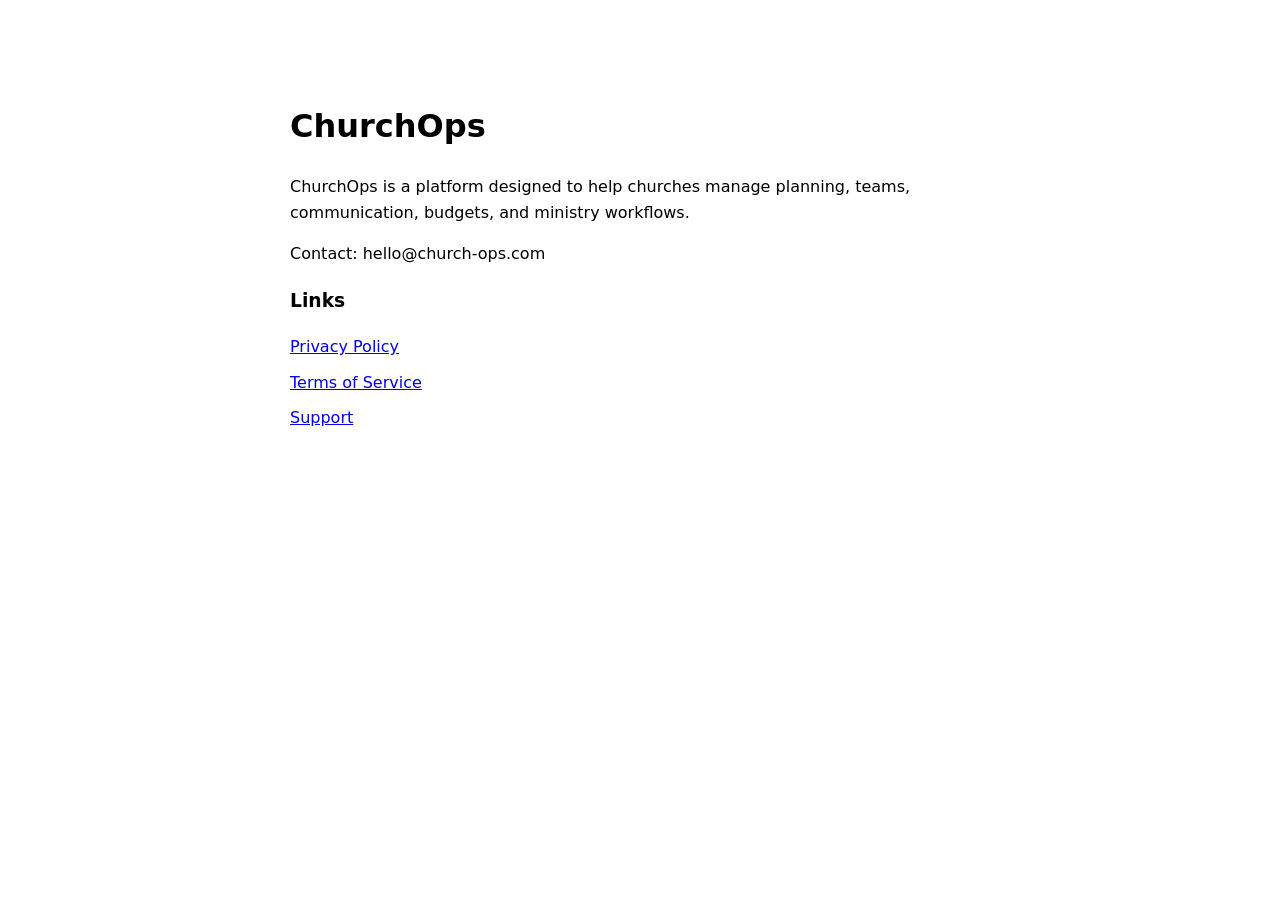
==== index.html @ 9b19b394 "Create index.html" ====
<!DOCTYPE html>
<html>
<head>
<title>ChurchOps</title>
<meta name="viewport" content="width=device-width, initial-scale=1">

<style>
body {
font-family: -apple-system, system-ui;
max-width: 700px;
margin: 60px auto;
line-height: 1.6;
padding: 20px;
}

h1 {
font-size: 32px;
}

a {
display:block;
margin-top:10px;
}
</style>

</head>

<body>

<h1>ChurchOps</h1>

<p>
ChurchOps is a platform designed to help churches manage planning,
teams, communication, budgets, and ministry workflows.
</p>

<p>Contact: hello@church-ops.com</p>

<h3>Links</h3>

<a href="/privacy.html">Privacy Policy</a>
<a href="/terms.html">Terms of Service</a>
<a href="/support.html">Support</a>

</body>
</html>
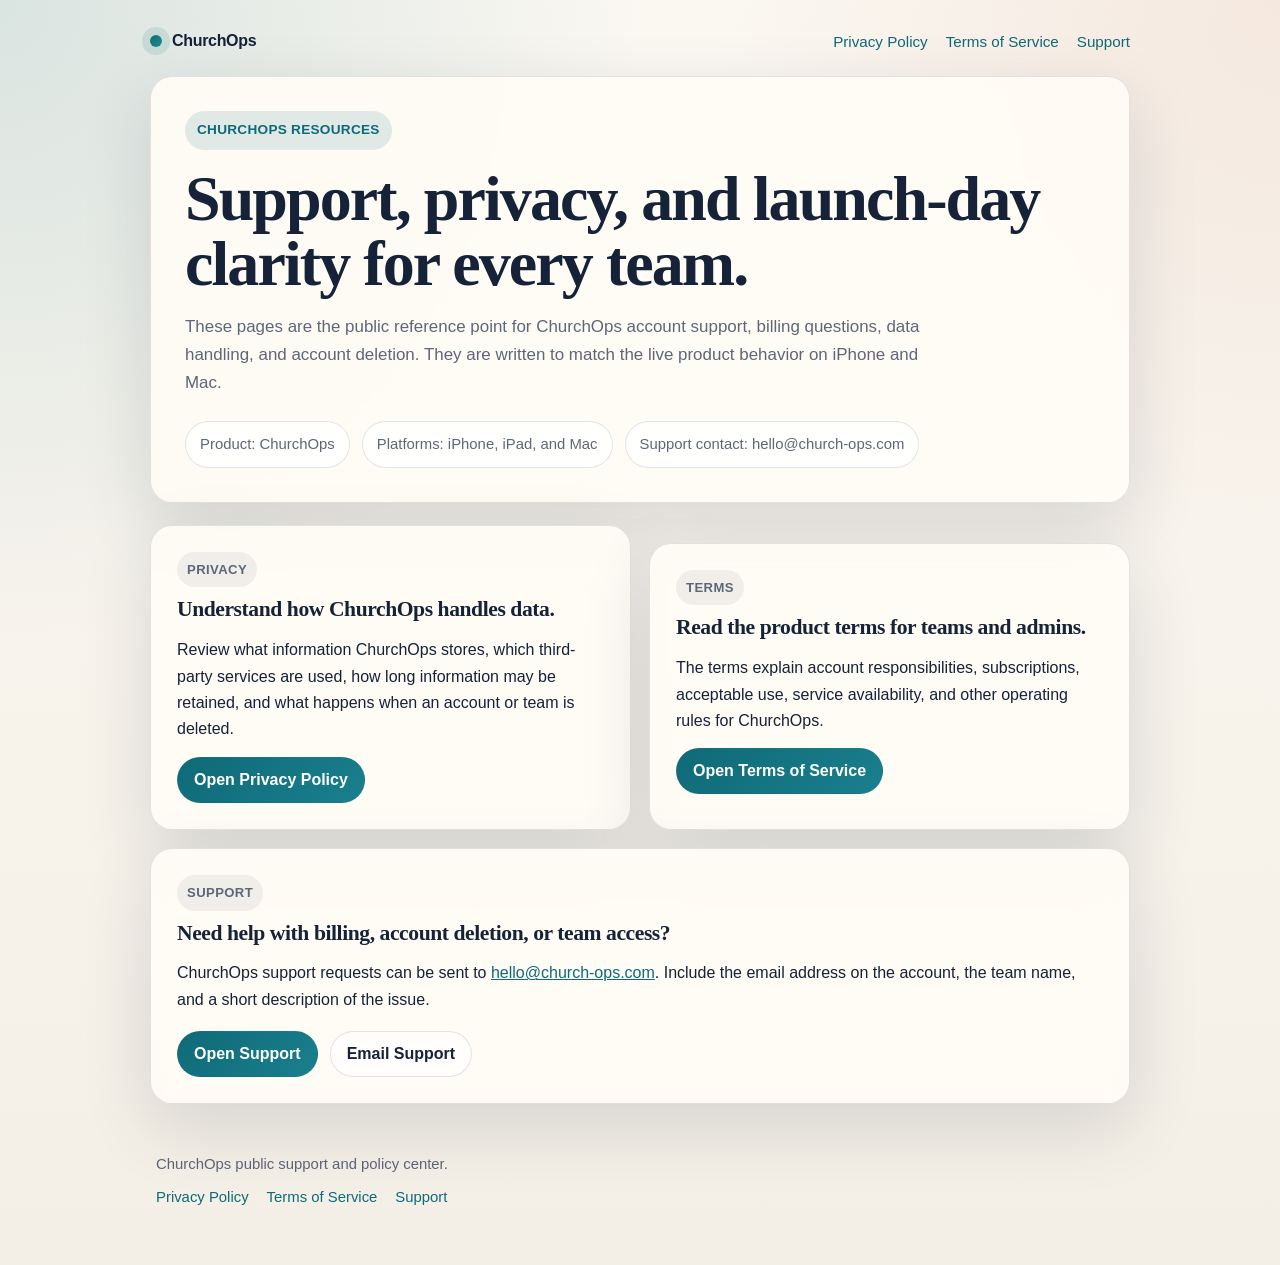
==== commit 196ac04a: "Restore public ChurchOps pages and forms" ====
--- a/index.html
+++ b/index.html
@@ -1,46 +1,84 @@
 <!DOCTYPE html>
-<html>
+<html lang="en">
 <head>
-<title>ChurchOps</title>
-<meta name="viewport" content="width=device-width, initial-scale=1">
+  <meta charset="utf-8">
+  <meta name="viewport" content="width=device-width, initial-scale=1">
+  <title>ChurchOps | Support and Policies</title>
+  <meta name="description" content="ChurchOps support, privacy, and terms resources for iPhone and Mac users.">
+  <link rel="stylesheet" href="/styles.css">
+</head>
+<body>
+  <div class="page-shell">
+    <div class="topbar">
+      <a class="brand" href="/">
+        <span class="brand-mark"></span>
+        <span>ChurchOps</span>
+      </a>
+      <div class="top-links">
+        <a href="/privacy.html">Privacy Policy</a>
+        <a href="/terms.html">Terms of Service</a>
+        <a href="/support.html">Support</a>
+      </div>
+    </div>
 
-<style>
-body {
-font-family: -apple-system, system-ui;
-max-width: 700px;
-margin: 60px auto;
-line-height: 1.6;
-padding: 20px;
-}
+    <section class="hero">
+      <div class="eyebrow">ChurchOps Resources</div>
+      <h1>Support, privacy, and launch-day clarity for every team.</h1>
+      <p class="lead">
+        These pages are the public reference point for ChurchOps account support, billing questions,
+        data handling, and account deletion. They are written to match the live product behavior on
+        iPhone and Mac.
+      </p>
+      <div class="hero-meta">
+        <div class="meta-chip">Product: ChurchOps</div>
+        <div class="meta-chip">Platforms: iPhone, iPad, and Mac</div>
+        <div class="meta-chip">Support contact: hello@church-ops.com</div>
+      </div>
+    </section>
 
-h1 {
-font-size: 32px;
-}
+    <div class="two-up">
+      <article class="content-card">
+        <div class="section-label">Privacy</div>
+        <h2>Understand how ChurchOps handles data.</h2>
+        <p>
+          Review what information ChurchOps stores, which third-party services are used, how long
+          information may be retained, and what happens when an account or team is deleted.
+        </p>
+        <p><a class="button-link primary" href="/privacy.html">Open Privacy Policy</a></p>
+      </article>
 
-a {
-display:block;
-margin-top:10px;
-}
-</style>
+      <article class="content-card">
+        <div class="section-label">Terms</div>
+        <h2>Read the product terms for teams and admins.</h2>
+        <p>
+          The terms explain account responsibilities, subscriptions, acceptable use, service
+          availability, and other operating rules for ChurchOps.
+        </p>
+        <p><a class="button-link primary" href="/terms.html">Open Terms of Service</a></p>
+      </article>
+    </div>
 
-</head>
+    <article class="content-card" style="margin-top: 18px;">
+      <div class="section-label">Support</div>
+      <h2>Need help with billing, account deletion, or team access?</h2>
+      <p>
+        ChurchOps support requests can be sent to <a href="mailto:hello@church-ops.com">hello@church-ops.com</a>.
+        Include the email address on the account, the team name, and a short description of the issue.
+      </p>
+      <div class="support-actions">
+        <a class="button-link primary" href="/support.html">Open Support</a>
+        <a class="button-link secondary" href="mailto:hello@church-ops.com">Email Support</a>
+      </div>
+    </article>
 
-<body>
-
-<h1>ChurchOps</h1>
-
-<p>
-ChurchOps is a platform designed to help churches manage planning,
-teams, communication, budgets, and ministry workflows.
-</p>
-
-<p>Contact: hello@church-ops.com</p>
-
-<h3>Links</h3>
-
-<a href="/privacy.html">Privacy Policy</a>
-<a href="/terms.html">Terms of Service</a>
-<a href="/support.html">Support</a>
-
+    <footer class="footer">
+      <div>ChurchOps public support and policy center.</div>
+      <div class="footer-links">
+        <a href="/privacy.html">Privacy Policy</a>
+        <a href="/terms.html">Terms of Service</a>
+        <a href="/support.html">Support</a>
+      </div>
+    </footer>
+  </div>
 </body>
 </html>
--- a/styles.css
+++ b/styles.css
@@ -0,0 +1,296 @@
+:root {
+  --bg: #f4efe6;
+  --paper: rgba(255, 252, 246, 0.92);
+  --ink: #152238;
+  --muted: #5d6778;
+  --line: rgba(21, 34, 56, 0.12);
+  --accent: #0f6a77;
+  --accent-soft: rgba(15, 106, 119, 0.12);
+  --shadow: 0 24px 70px rgba(21, 34, 56, 0.14);
+  --radius: 22px;
+  --content-width: 980px;
+}
+
+* {
+  box-sizing: border-box;
+}
+
+html {
+  scroll-behavior: smooth;
+}
+
+body {
+  margin: 0;
+  min-height: 100vh;
+  color: var(--ink);
+  background:
+    radial-gradient(circle at top left, rgba(15, 106, 119, 0.14), transparent 36%),
+    radial-gradient(circle at top right, rgba(196, 116, 84, 0.12), transparent 32%),
+    linear-gradient(180deg, #fbf8f2 0%, var(--bg) 100%);
+  font: 16px/1.65 -apple-system, BlinkMacSystemFont, "SF Pro Text", "Segoe UI", sans-serif;
+}
+
+a {
+  color: var(--accent);
+}
+
+a:hover {
+  opacity: 0.86;
+}
+
+.page-shell {
+  width: min(calc(100% - 32px), var(--content-width));
+  margin: 0 auto;
+  padding: 28px 0 56px;
+}
+
+.topbar {
+  display: flex;
+  align-items: center;
+  justify-content: space-between;
+  gap: 16px;
+  margin-bottom: 22px;
+}
+
+.brand {
+  display: inline-flex;
+  align-items: center;
+  gap: 10px;
+  text-decoration: none;
+  color: var(--ink);
+  font-weight: 700;
+  letter-spacing: -0.02em;
+}
+
+.brand-mark {
+  width: 12px;
+  height: 12px;
+  border-radius: 999px;
+  background: linear-gradient(135deg, #0f6a77 0%, #1f8f8f 100%);
+  box-shadow: 0 0 0 8px rgba(15, 106, 119, 0.12);
+}
+
+.top-links {
+  display: flex;
+  flex-wrap: wrap;
+  gap: 12px 18px;
+  align-items: center;
+}
+
+.top-links a {
+  text-decoration: none;
+  font-size: 0.95rem;
+}
+
+.hero,
+.content-card {
+  background: var(--paper);
+  border: 1px solid var(--line);
+  border-radius: var(--radius);
+  box-shadow: var(--shadow);
+  backdrop-filter: blur(12px);
+}
+
+.hero {
+  padding: 34px;
+  margin-bottom: 22px;
+}
+
+.eyebrow {
+  display: inline-flex;
+  align-items: center;
+  gap: 8px;
+  padding: 8px 12px;
+  border-radius: 999px;
+  background: var(--accent-soft);
+  color: var(--accent);
+  font-size: 0.85rem;
+  font-weight: 700;
+  letter-spacing: 0.02em;
+  text-transform: uppercase;
+}
+
+h1 {
+  margin: 16px 0 10px;
+  font: 700 clamp(2.2rem, 5vw, 4rem)/1.02 "Iowan Old Style", "Palatino Linotype", Georgia, serif;
+  letter-spacing: -0.03em;
+}
+
+.lead {
+  max-width: 760px;
+  font-size: 1.06rem;
+  color: var(--muted);
+}
+
+.hero-meta {
+  display: flex;
+  flex-wrap: wrap;
+  gap: 12px;
+  margin-top: 24px;
+}
+
+.meta-chip {
+  padding: 10px 14px;
+  border-radius: 999px;
+  background: rgba(255, 255, 255, 0.8);
+  border: 1px solid var(--line);
+  font-size: 0.93rem;
+  color: var(--muted);
+}
+
+.grid {
+  display: grid;
+  grid-template-columns: minmax(0, 280px) minmax(0, 1fr);
+  gap: 22px;
+}
+
+.nav-card,
+.content-card {
+  padding: 26px;
+}
+
+.nav-card {
+  position: sticky;
+  top: 22px;
+  align-self: start;
+  background: rgba(255, 255, 255, 0.7);
+  border: 1px solid var(--line);
+  border-radius: var(--radius);
+  box-shadow: var(--shadow);
+}
+
+.nav-card h2,
+.content-card h2 {
+  margin: 0 0 14px;
+  font: 700 1.35rem/1.2 "Iowan Old Style", "Palatino Linotype", Georgia, serif;
+  letter-spacing: -0.02em;
+}
+
+.nav-card ul,
+.content-card ul {
+  margin: 0;
+  padding-left: 18px;
+}
+
+.nav-card li,
+.content-card li {
+  margin: 8px 0;
+}
+
+.content-card + .content-card {
+  margin-top: 18px;
+}
+
+.section-label {
+  display: inline-flex;
+  margin-bottom: 10px;
+  padding: 7px 10px;
+  border-radius: 999px;
+  background: rgba(21, 34, 56, 0.06);
+  color: var(--muted);
+  font-size: 0.82rem;
+  font-weight: 700;
+  letter-spacing: 0.03em;
+  text-transform: uppercase;
+}
+
+.content-card p {
+  margin: 0 0 14px;
+}
+
+.content-card p:last-child,
+.content-card ul:last-child {
+  margin-bottom: 0;
+}
+
+.callout {
+  padding: 16px 18px;
+  border-left: 4px solid var(--accent);
+  border-radius: 16px;
+  background: rgba(15, 106, 119, 0.08);
+  color: var(--ink);
+}
+
+.two-up {
+  display: grid;
+  grid-template-columns: repeat(2, minmax(0, 1fr));
+  gap: 18px;
+}
+
+.mini-card {
+  padding: 18px;
+  border-radius: 18px;
+  background: rgba(255, 255, 255, 0.74);
+  border: 1px solid var(--line);
+}
+
+.footer {
+  margin-top: 26px;
+  padding: 22px 6px 0;
+  color: var(--muted);
+  font-size: 0.93rem;
+}
+
+.footer-links {
+  display: flex;
+  flex-wrap: wrap;
+  gap: 12px 18px;
+  margin-top: 8px;
+}
+
+.footer-links a {
+  text-decoration: none;
+}
+
+.support-actions {
+  display: flex;
+  flex-wrap: wrap;
+  gap: 12px;
+  margin-top: 18px;
+}
+
+.button-link {
+  display: inline-flex;
+  align-items: center;
+  justify-content: center;
+  gap: 8px;
+  min-height: 46px;
+  padding: 0 16px;
+  border-radius: 999px;
+  text-decoration: none;
+  font-weight: 600;
+  border: 1px solid transparent;
+}
+
+.button-link.primary {
+  color: #fff;
+  background: linear-gradient(135deg, #0f6a77 0%, #1a7f8e 100%);
+}
+
+.button-link.secondary {
+  color: var(--ink);
+  background: rgba(255, 255, 255, 0.82);
+  border-color: var(--line);
+}
+
+@media (max-width: 860px) {
+  .grid,
+  .two-up {
+    grid-template-columns: 1fr;
+  }
+
+  .nav-card {
+    position: static;
+  }
+
+  .hero,
+  .nav-card,
+  .content-card {
+    padding: 22px;
+  }
+
+  .topbar {
+    flex-direction: column;
+    align-items: flex-start;
+  }
+}
